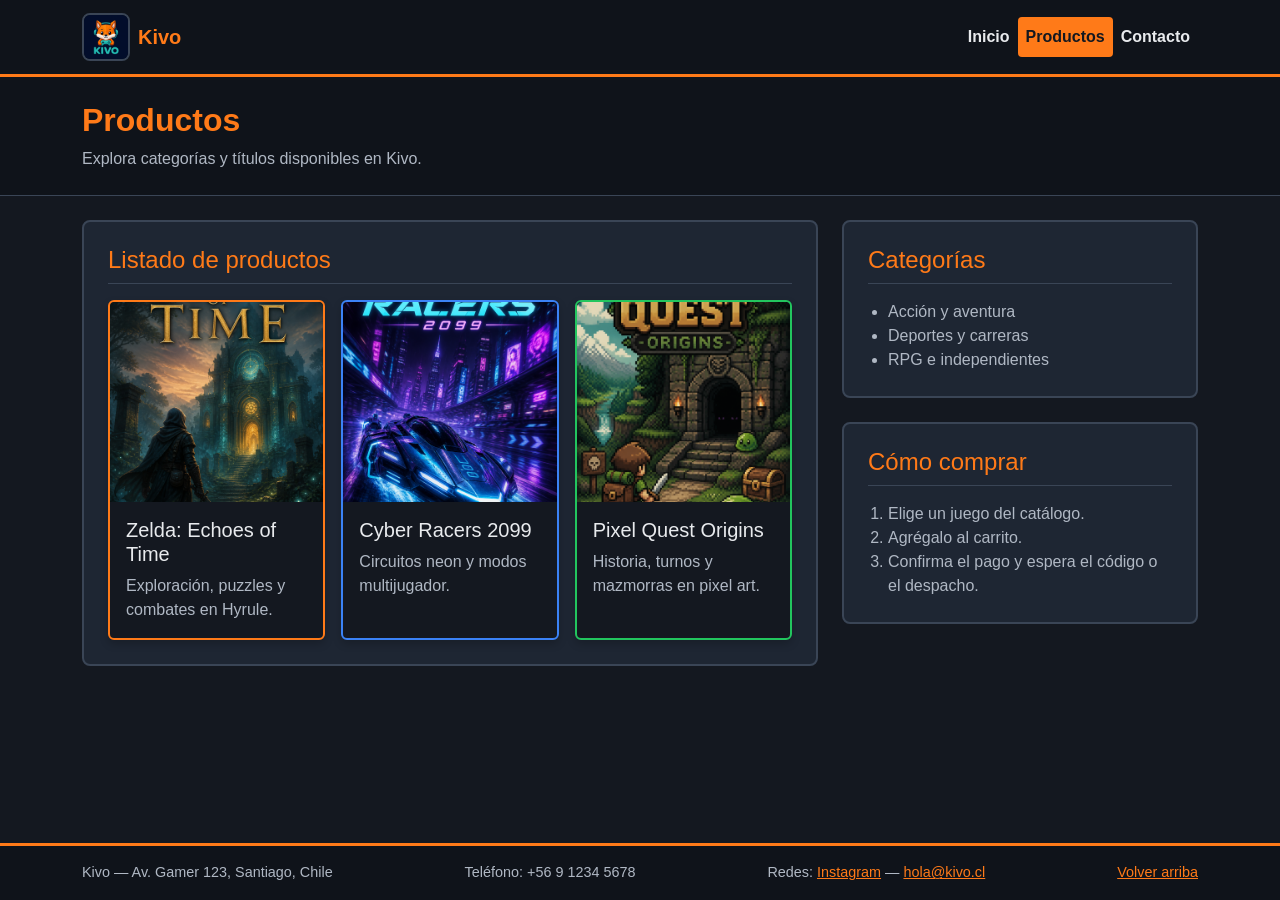
==== productos.html @ b51a2be1 "Sitio Kivo semana 5: proyecto independiente de la semana 4" ====
<!DOCTYPE html>
<html lang="es">

<head>
    <meta charset="UTF-8">
    <meta name="viewport" content="width=device-width, initial-scale=1.0">
    <meta name="description" content="Catálogo de videojuegos de Kivo.">
    <title>Productos - Kivo</title>
    <!-- Bootstrap 5.3 por CDN (recomendación del profesor) -->
    <link href="https://cdn.jsdelivr.net/npm/bootstrap@5.3.3/dist/css/bootstrap.min.css" rel="stylesheet">
    <link rel="stylesheet" href="css/estilos.css">
    <link rel="icon" href="favicon.ico" sizes="any">
    <link rel="icon" type="image/png" sizes="32x32" href="favicon.png">
</head>

<body class="d-flex flex-column min-vh-100">

    <!-- ========== Barra de navegación Bootstrap (colapsa en móviles) ========== -->
    <nav class="navbar navbar-expand-lg navbar-dark kivo-navbar" aria-label="Navegación principal">
        <div class="container">
            <a class="navbar-brand d-flex align-items-center gap-2" href="index.html">
                <img class="kivo-logo" src="img/logo.png" alt="Logo de Kivo: un zorro con audífonos y un control de videojuegos" width="48" height="48">
                <span>Kivo</span>
            </a>
            <button class="navbar-toggler" type="button" data-bs-toggle="collapse" data-bs-target="#menuPrincipal" aria-controls="menuPrincipal" aria-expanded="false" aria-label="Abrir o cerrar el menú">
                <span class="navbar-toggler-icon"></span>
            </button>
            <div class="collapse navbar-collapse" id="menuPrincipal">
                <ul class="navbar-nav ms-auto">
                    <li class="nav-item">
                        <a class="nav-link" href="index.html">Inicio</a>
                    </li>
                    <li class="nav-item">
                        <a class="nav-link active" href="productos.html" aria-current="page">Productos</a>
                    </li>
                    <li class="nav-item">
                        <a class="nav-link" href="contacto.html">Contacto</a>
                    </li>
                </ul>
            </div>
        </div>
    </nav>

    <header class="kivo-hero py-4">
        <div class="container">
            <h1 id="top" class="h2 mb-2">Productos</h1>
            <p class="tagline mb-0">Explora categorías y títulos disponibles en Kivo.</p>
        </div>
    </header>

    <main class="container py-4 flex-grow-1">

        <!-- ========== Grid responsivo: catálogo + aside ========== -->
        <div class="row g-4">
            <div class="col-12 col-lg-8">
                <section class="content-box p-3 p-md-4" aria-labelledby="listado" id="listado-section">
                    <h2 id="listado">Listado de productos</h2>

                    <!-- Tarjetas en cuadrícula: 1 col móvil, 2 tablet, 3 escritorio -->
                    <div class="row row-cols-1 row-cols-md-2 row-cols-lg-3 g-3">
                        <div class="col">
                            <article class="card h-100 kivo-card kivo-card-1">
                                <img src="img/juego-echoes.jpg" class="card-img-top" alt="Portada del juego Zelda: Echoes of Time, templo en un bosque">
                                <div class="card-body">
                                    <h3 class="card-title h5">Zelda: Echoes of Time</h3>
                                    <p class="card-text">Exploración, puzzles y combates en Hyrule.</p>
                                </div>
                            </article>
                        </div>
                        <div class="col">
                            <article class="card h-100 kivo-card kivo-card-2">
                                <img src="img/juego-cyber.jpg" class="card-img-top" alt="Portada del juego Cyber Racers 2099, auto de carreras neon">
                                <div class="card-body">
                                    <h3 class="card-title h5">Cyber Racers 2099</h3>
                                    <p class="card-text">Circuitos neon y modos multijugador.</p>
                                </div>
                            </article>
                        </div>
                        <div class="col">
                            <article class="card h-100 kivo-card kivo-card-3">
                                <img src="img/juego-pixelquest.jpg" class="card-img-top" alt="Portada del juego Pixel Quest Origins, aventura en pixel art">
                                <div class="card-body">
                                    <h3 class="card-title h5">Pixel Quest Origins</h3>
                                    <p class="card-text">Historia, turnos y mazmorras en pixel art.</p>
                                </div>
                            </article>
                        </div>
                    </div>
                </section>
            </div>

            <aside class="col-12 col-lg-4" aria-label="Categorías y compra">
                <section class="content-box p-3 p-md-4 mb-4" aria-labelledby="categorias">
                    <h2 id="categorias" class="h4">Categorías</h2>
                    <ul class="category-list mb-0">
                        <li>Acción y aventura</li>
                        <li>Deportes y carreras</li>
                        <li>RPG e independientes</li>
                    </ul>
                </section>

                <section class="content-box p-3 p-md-4" aria-labelledby="como-comprar">
                    <h2 id="como-comprar" class="h4">Cómo comprar</h2>
                    <ol class="steps-list mb-0">
                        <li>Elige un juego del catálogo.</li>
                        <li>Agrégalo al carrito.</li>
                        <li>Confirma el pago y espera el código o el despacho.</li>
                    </ol>
                </section>
            </aside>
        </div>
    </main>

    <footer class="site-footer mt-auto py-3">
        <div class="container d-flex flex-column flex-md-row justify-content-between align-items-center gap-2 text-center text-md-start">
            <p class="mb-0">Kivo — Av. Gamer 123, Santiago, Chile</p>
            <p class="mb-0">Teléfono: +56 9 1234 5678</p>
            <p class="mb-0">
                Redes:
                <a href="https://www.instagram.com" target="_blank" rel="noopener noreferrer" title="Instagram de Kivo">Instagram</a>
                —
                <a href="mailto:hola@kivo.cl" title="Enviar correo a Kivo">hola@kivo.cl</a>
            </p>
            <p class="mb-0"><a href="#top">Volver arriba</a></p>
        </div>
    </footer>

    <script src="https://cdn.jsdelivr.net/npm/bootstrap@5.3.3/dist/js/bootstrap.bundle.min.js"></script>
    <script src="js/funciones.js"></script>
</body>

</html>
---- css/estilos.css ----
/* ============================================
   Kivo — Estilos Semana 4
   CSS propio debajo de Bootstrap 5 (CDN).
   Conserva la identidad visual de Kivo
   (fondo oscuro + acento naranjo).
   El layout responsivo lo resuelve Bootstrap
   (navbar, grid, cards y carousel).
   ============================================ */

:root {
  --color-fondo: #141820;
  --color-superficie: #1e2633;
  --color-texto: #e8eaed;
  --color-texto-suave: #b0b8c4;
  --color-acento: #ff7a18;
  --color-acento-hover: #ff9540;
  --color-borde: #3a4556;
  --color-nav: #0f131a;
  --fuente-principal: Arial, Helvetica, sans-serif;
}

body {
  font-family: var(--fuente-principal);
  color: var(--color-texto);
  background-color: var(--color-fondo);
}

img {
  max-width: 100%;
  height: auto;
}

a {
  color: var(--color-acento);
}

a:hover {
  color: var(--color-acento-hover);
}

/* --- Navbar Bootstrap personalizada --- */
.kivo-navbar {
  background-color: var(--color-nav);
  border-bottom: 3px solid var(--color-acento);
}

.kivo-navbar .navbar-brand {
  color: var(--color-acento);
  font-weight: bold;
}

.kivo-navbar .navbar-brand:hover,
.kivo-navbar .navbar-brand:focus {
  color: var(--color-acento-hover);
}

.kivo-logo {
  width: 48px;
  height: 48px;
  object-fit: cover;
  border: 2px solid var(--color-borde);
  border-radius: 8px;
}

.kivo-navbar .nav-link {
  color: var(--color-texto);
  font-weight: bold;
}

.kivo-navbar .nav-link:hover,
.kivo-navbar .nav-link:focus {
  color: var(--color-acento);
}

.kivo-navbar .nav-link.active {
  color: #141820;
  background-color: var(--color-acento);
  border-radius: 4px;
}

.kivo-navbar .navbar-toggler {
  border: 2px solid var(--color-acento);
}

.kivo-hero {
  background-color: var(--color-nav);
  border-bottom: 1px solid var(--color-borde);
}

.kivo-hero h1 {
  color: var(--color-acento);
  font-weight: bold;
}

.tagline {
  color: var(--color-texto-suave);
}

/* --- Cajas de contenido --- */
.content-box {
  background-color: var(--color-superficie);
  border: 2px solid var(--color-borde);
  border-radius: 8px;
}

.content-box h2 {
  color: var(--color-acento);
  font-size: 1.5rem;
  margin-bottom: 1rem;
  border-bottom: 1px solid var(--color-borde);
  padding-bottom: 0.5rem;
}

.content-box p {
  color: var(--color-texto-suave);
}

/* --- Carrusel: misma altura en todas las diapositivas --- */
.carousel-inner {
  background-color: #0b1226;
}

.carousel-item img {
  height: 280px;
  object-fit: cover;
}

@media (min-width: 768px) {
  .carousel-item img {
    height: 380px;
  }
}

.carousel-caption {
  background-color: rgba(15, 19, 26, 0.65);
  border-radius: 6px;
  padding: 0.4rem 0.8rem;
}

.carousel-indicators [data-bs-target] {
  width: 10px;
  height: 10px;
  border-radius: 50%;
}

.carousel-indicators .active {
  background-color: var(--color-acento);
}

/* --- Cards de productos --- */
.kivo-card {
  background-color: var(--color-fondo);
  color: var(--color-texto);
  border: 2px solid var(--color-borde);
  box-shadow: 0 4px 8px rgba(0, 0, 0, 0.2);
  transition: transform 0.2s ease-in-out, background-color 0.2s ease-in-out;
}

.kivo-card .card-title {
  color: var(--color-texto);
}

.kivo-card .card-text {
  color: var(--color-texto-suave);
}

.kivo-card .card-img-top {
  height: 200px;
  object-fit: cover;
}

.kivo-card-1 {
  border-color: var(--color-acento);
}

.kivo-card-2 {
  border-color: #3b82f6;
}

.kivo-card-3 {
  border-color: #22c55e;
}

.kivo-card:hover {
  background-color: #252d3d;
  transform: scale(1.02);
}

/* --- Botones Kivo --- */
.btn-kivo {
  background-color: var(--color-acento);
  color: #141820;
  font-weight: bold;
  border: 2px solid var(--color-acento);
}

.btn-kivo:hover,
.btn-kivo:focus {
  background-color: var(--color-acento-hover);
  color: #141820;
  border-color: var(--color-acento-hover);
}

.btn-kivo-outline {
  background-color: transparent;
  color: var(--color-texto);
  font-weight: bold;
  border: 2px solid var(--color-borde);
}

.btn-kivo-outline:hover,
.btn-kivo-outline:focus {
  background-color: var(--color-borde);
  color: var(--color-texto);
  border-color: var(--color-texto-suave);
}

/* --- Listas del aside --- */
.category-list,
.steps-list {
  color: var(--color-texto-suave);
  padding-left: 1.25rem;
}

/* --- Formulario (Bootstrap + paleta Kivo) --- */
#contacto-principal {
  border-color: var(--color-acento);
}

.contact-form fieldset {
  border: 2px solid var(--color-borde);
  border-radius: 8px;
}

.contact-form legend {
  color: var(--color-acento);
  font-weight: bold;
}

.contact-form .form-label {
  color: var(--color-texto);
  font-weight: bold;
}

.contact-form .form-control,
.contact-form .form-select {
  background-color: var(--color-fondo);
  color: var(--color-texto);
  border-color: var(--color-borde);
}

.contact-form .form-control:focus,
.contact-form .form-select:focus {
  background-color: var(--color-fondo);
  color: var(--color-texto);
  border-color: var(--color-acento);
  box-shadow: 0 0 0 0.2rem rgba(255, 122, 24, 0.25);
}

.contact-form .form-check-label {
  color: var(--color-texto);
}

.contact-form .form-check-input:checked {
  background-color: var(--color-acento);
  border-color: var(--color-acento);
}

/* --- Footer --- */
.site-footer {
  background-color: var(--color-nav);
  color: var(--color-texto-suave);
  border-top: 3px solid var(--color-acento);
  font-size: 0.9rem;
}

.site-footer a {
  color: var(--color-acento);
}

.site-footer a:hover {
  color: var(--color-acento-hover);
}
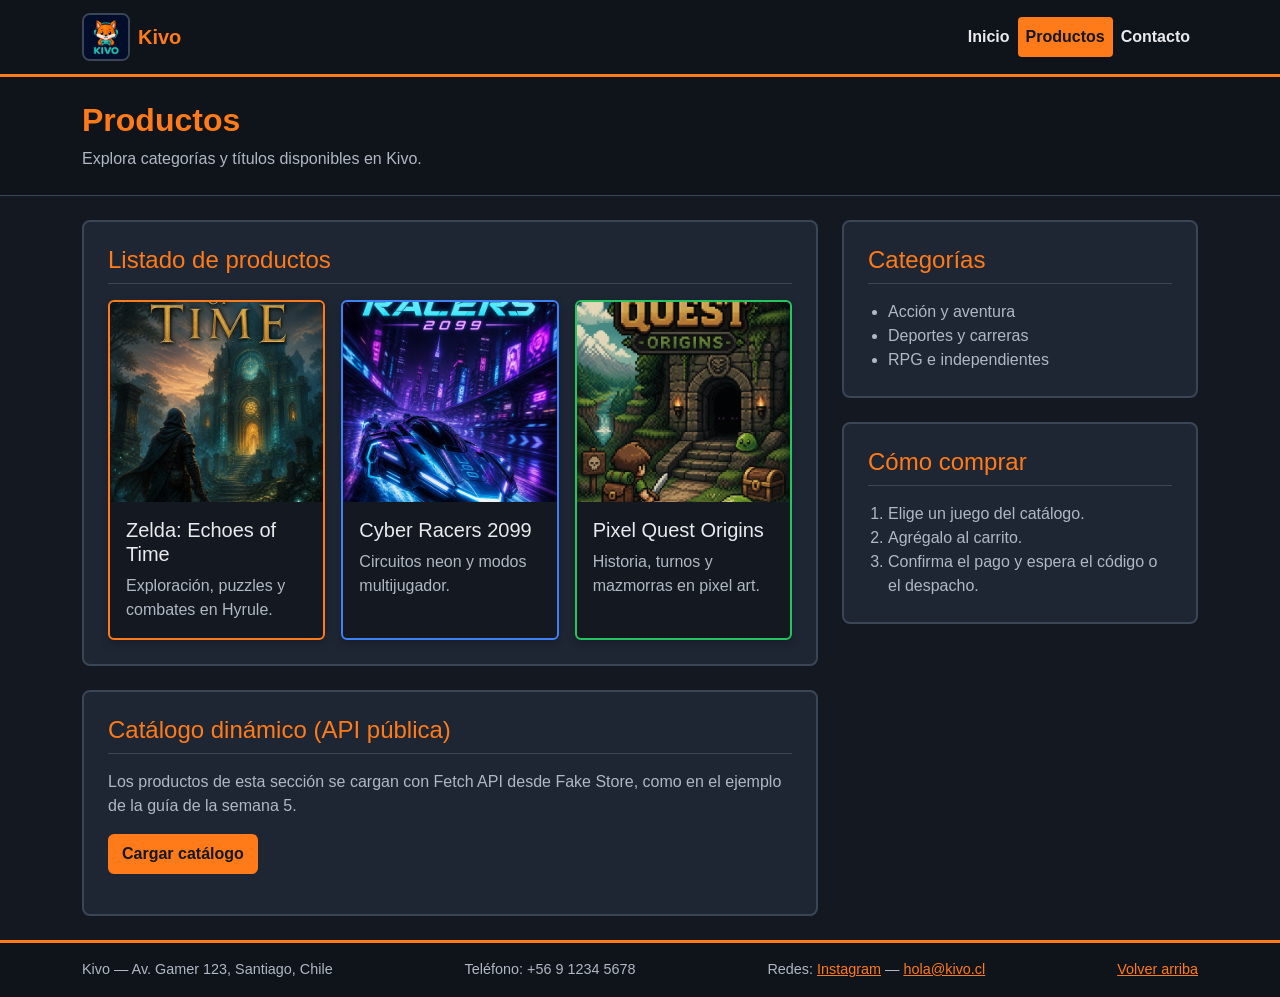
==== commit 11c5a229: "actualizacion semana 5" ====
--- a/productos.html
+++ b/productos.html
@@ -87,6 +87,18 @@
                         </div>
                     </div>
                 </section>
+
+                <!-- Semana 5: Fetch API + createElement/appendChild (guía del profesor) -->
+                <section class="content-box p-3 p-md-4 mt-4" aria-labelledby="catalogo-api-titulo" id="seccion-catalogo-api">
+                    <h2 id="catalogo-api-titulo">Catálogo dinámico (API pública)</h2>
+                    <p id="texto-catalogo">
+                        Los productos de esta sección se cargan con Fetch API desde Fake Store,
+                        como en el ejemplo de la guía de la semana 5.
+                    </p>
+                    <button type="button" class="btn btn-kivo" id="btn-cargar-catalogo">Cargar catálogo</button>
+                    <p id="estado-catalogo" class="mt-3 mb-0" role="status"></p>
+                    <div id="catalogo-api" class="row row-cols-1 row-cols-md-2 row-cols-lg-3 g-3 mt-2"></div>
+                </section>
             </div>
 
             <aside class="col-12 col-lg-4" aria-label="Categorías y compra">
--- a/css/estilos.css
+++ b/css/estilos.css
@@ -1,10 +1,11 @@
 /* ============================================
-   Kivo — Estilos Semana 4
+   Kivo — Estilos Semana 4 y 5
    CSS propio debajo de Bootstrap 5 (CDN).
    Conserva la identidad visual de Kivo
    (fondo oscuro + acento naranjo).
    El layout responsivo lo resuelve Bootstrap
    (navbar, grid, cards y carousel).
+   Semana 5: avisos creados por JavaScript.
    ============================================ */
 
 :root {
@@ -281,3 +282,22 @@
 .site-footer a:hover {
   color: var(--color-acento-hover);
 }
+
+/* --- Avisos dinámicos creados por JavaScript (Semana 5) --- */
+.aviso-dinamico {
+  padding: 0.75rem 1rem;
+  border-radius: 8px;
+  border: 2px solid var(--color-borde);
+}
+
+.aviso-exito {
+  background-color: rgba(34, 197, 94, 0.15);
+  border-color: #22c55e;
+  color: var(--color-texto);
+}
+
+.aviso-error {
+  background-color: rgba(239, 68, 68, 0.15);
+  border-color: #ef4444;
+  color: var(--color-texto);
+}
